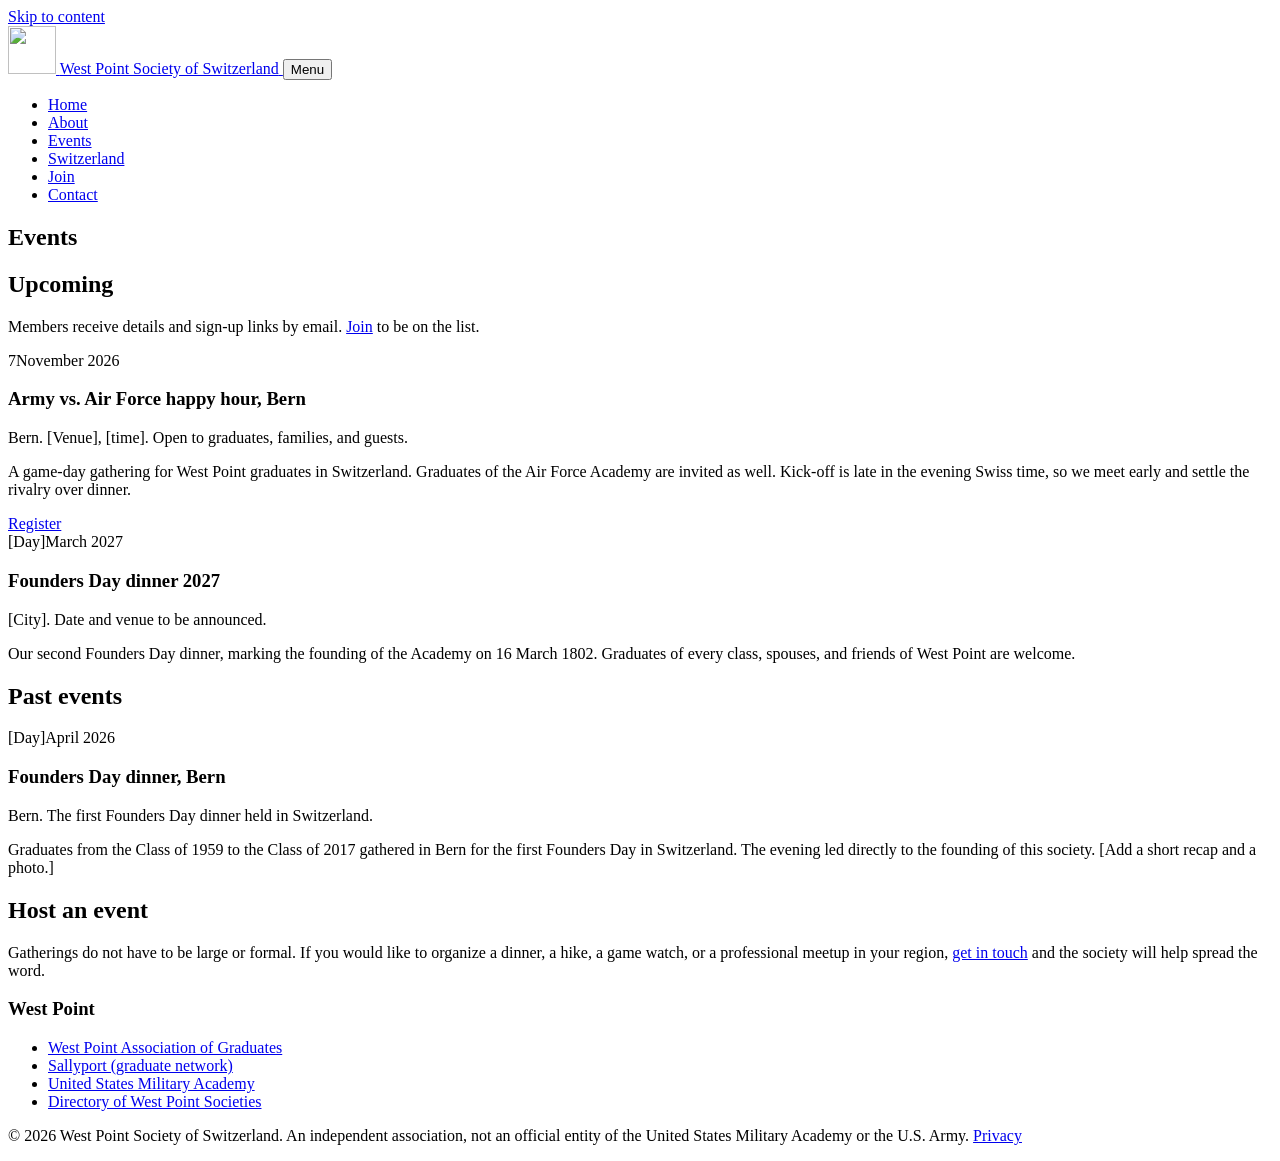
==== events.html @ eedc8dac "Add files via upload" ====
<!DOCTYPE html>
<html lang="en">
<head>
  <meta charset="utf-8">
  <meta name="viewport" content="width=device-width, initial-scale=1">
  <title>Events | West Point Society of Switzerland</title>
  <meta name="description" content="Upcoming and past events of the West Point Society of Switzerland: Founders Day, Army football game watches, and gatherings across Switzerland.">
  <meta property="og:title" content="Events | West Point Society of Switzerland">
  <meta property="og:description" content="Upcoming and past events of the West Point Society of Switzerland: Founders Day, Army football game watches, and gatherings across Switzerland.">
  <meta property="og:type" content="website">
  <link rel="canonical" href="https://westpointswitzerland.org/events.html">
  <meta property="og:url" content="https://westpointswitzerland.org/events.html">
  <meta property="og:image" content="https://westpointswitzerland.org/assets/og-image.png">
  <meta property="og:site_name" content="West Point Society of Switzerland">
  <link rel="icon" href="assets/logo.png" type="image/png">
  <link rel="stylesheet" href="css/style.css">
  <script type="application/ld+json">
  {
    "@context": "https://schema.org",
    "@type": "Event",
    "name": "Army vs. Air Force happy hour, Bern",
    "startDate": "2026-11-07T18:00+01:00",
    "eventStatus": "https://schema.org/EventScheduled",
    "eventAttendanceMode": "https://schema.org/OfflineEventAttendanceMode",
    "location": {
      "@type": "Place",
      "name": "[Venue]",
      "address": {"@type": "PostalAddress", "addressLocality": "Bern", "addressCountry": "CH"}
    },
    "organizer": {"@type": "Organization", "name": "West Point Society of Switzerland", "url": "https://westpointswitzerland.org/"},
    "description": "A game-day gathering for West Point graduates in Switzerland. Graduates of the Air Force Academy are invited as well.",
    "url": "https://westpointswitzerland.org/events.html"
  }
  </script>
</head>
<body>
  <a class="skip-link" href="#main">Skip to content</a>

  <header class="site-header">
    <div class="wrap">
      <a class="brand" href="index.html">
        <img src="assets/logo.png" alt="" width="48" height="48">
        <span class="brand-name">West Point Society of Switzerland</span>
      </a>
      <button class="nav-toggle" aria-expanded="false" aria-controls="site-nav">Menu</button>
      <nav class="site-nav" id="site-nav" aria-label="Main">
        <ul>
          <li><a href="index.html">Home</a></li>
          <li><a href="about.html">About</a></li>
          <li><a href="events.html" aria-current="page">Events</a></li>
          <li><a href="switzerland.html">Switzerland</a></li>
          <li><a href="join.html">Join</a></li>
          <li><a href="contact.html">Contact</a></li>
        </ul>
      </nav>
    </div>
  </header>
  <div class="gray-line" aria-hidden="true"></div>

  <main id="main">
    <section class="page-hero">
      <div class="wrap">
        <h1>Events</h1>
      </div>
    </section>

    <section class="section">
      <div class="wrap split">
        <div>
          <h2>Upcoming</h2>
          <p>Members receive details and sign-up links by email. <a href="join.html">Join</a> to be on the list.</p>
        </div>
        <div>
          <div class="event">
            <div class="event-date"><span class="day">7</span><span class="month">November 2026</span></div>
            <div>
              <h3>Army vs. Air Force happy hour, Bern</h3>
              <p class="meta">Bern. [Venue], [time]. Open to graduates, families, and guests.</p>
              <p>A game-day gathering for West Point graduates in Switzerland. Graduates of the Air Force Academy are invited as well. Kick-off is late in the evening Swiss time, so we meet early and settle the rivalry over dinner.</p>
              <a href="[registration link]">Register</a>
            </div>
          </div>
          <div class="event">
            <div class="event-date"><span class="day">[Day]</span><span class="month">March 2027</span></div>
            <div>
              <h3>Founders Day dinner 2027</h3>
              <p class="meta">[City]. Date and venue to be announced.</p>
              <p>Our second Founders Day dinner, marking the founding of the Academy on 16 March 1802. Graduates of every class, spouses, and friends of West Point are welcome.</p>
            </div>
          </div>
        </div>
      </div>
    </section>

    <section class="section section-alt">
      <div class="wrap split">
        <div>
          <h2>Past events</h2>
        </div>
        <div>
          <div class="event past">
            <div class="event-date"><span class="day">[Day]</span><span class="month">April 2026</span></div>
            <div>
              <h3>Founders Day dinner, Bern</h3>
              <p class="meta">Bern. The first Founders Day dinner held in Switzerland.</p>
              <p>Graduates from the Class of 1959 to the Class of 2017 gathered in Bern for the first Founders Day in Switzerland. The evening led directly to the founding of this society. [Add a short recap and a photo.]</p>
            </div>
          </div>
        </div>
      </div>
    </section>

    <section class="section">
      <div class="wrap split">
        <div>
          <h2>Host an event</h2>
        </div>
        <div>
          <p>Gatherings do not have to be large or formal. If you would like to organize a dinner, a hike, a game watch, or a professional meetup in your region, <a href="contact.html">get in touch</a> and the society will help spread the word.</p>
        </div>
      </div>
    </section>

  </main>

  <footer class="site-footer">
    <div class="wrap">
      <div class="footer-grid">
        <div>
          <h3>West Point</h3>
          <ul>
            <li><a href="https://www.westpointaog.org/" rel="noopener">West Point Association of Graduates</a></li>
            <li><a href="https://sallyport.westpointaog.org/" rel="noopener">Sallyport (graduate network)</a></li>
            <li><a href="https://www.westpoint.edu/" rel="noopener">United States Military Academy</a></li>
            <li><a href="https://www.west-point.org/societies/" rel="noopener">Directory of West Point Societies</a></li>
          </ul>
        </div>
      </div>
      <div class="footer-legal">
        <p>&copy; 2026 West Point Society of Switzerland. An independent association, not an official entity of the United States Military Academy or the U.S. Army. <a href="privacy.html">Privacy</a></p>
      </div>
    </div>
  </footer>

  <script>
    (function () {
      var btn = document.querySelector('.nav-toggle');
      var nav = document.getElementById('site-nav');
      if (!btn || !nav) return;
      btn.addEventListener('click', function () {
        var open = nav.classList.toggle('open');
        btn.setAttribute('aria-expanded', open ? 'true' : 'false');
        btn.textContent = open ? 'Close' : 'Menu';
      });
    })();
  </script>
</body>
</html>
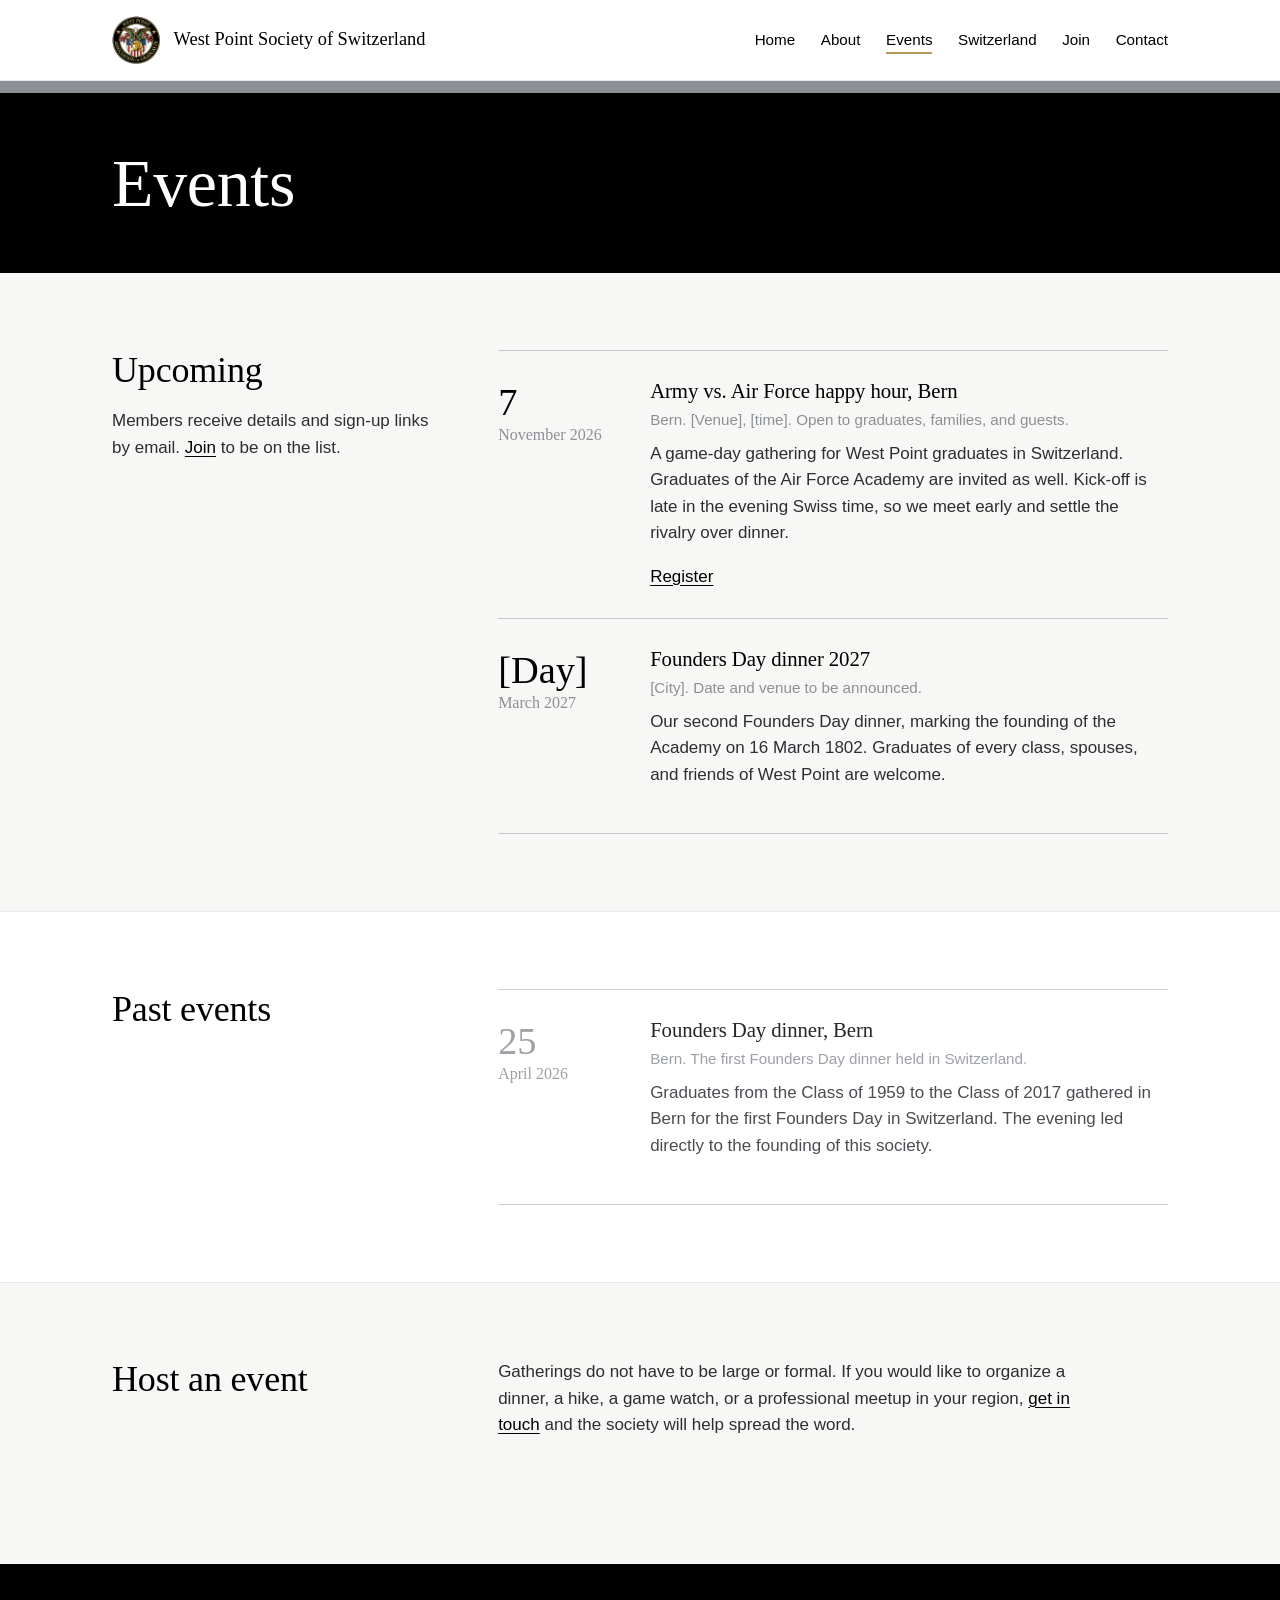
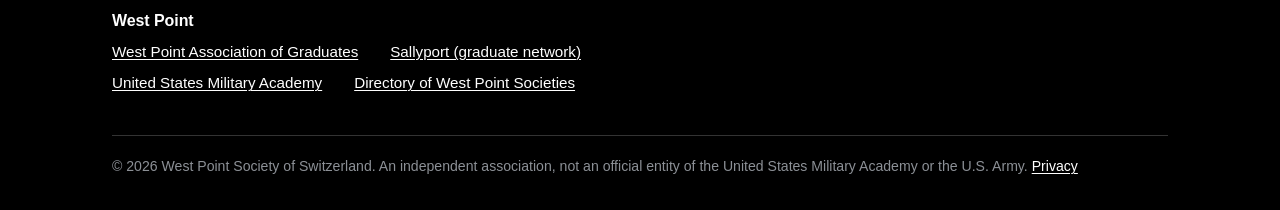
==== commit 74e24134: "Update past event details in events.html Removed placeholder text and updated event date." ====
--- a/events.html
+++ b/events.html
@@ -99,11 +99,11 @@
         </div>
         <div>
           <div class="event past">
-            <div class="event-date"><span class="day">[Day]</span><span class="month">April 2026</span></div>
+            <div class="event-date"><span class="day">25</span><span class="month">April 2026</span></div>
             <div>
               <h3>Founders Day dinner, Bern</h3>
               <p class="meta">Bern. The first Founders Day dinner held in Switzerland.</p>
-              <p>Graduates from the Class of 1959 to the Class of 2017 gathered in Bern for the first Founders Day in Switzerland. The evening led directly to the founding of this society. [Add a short recap and a photo.]</p>
+              <p>Graduates from the Class of 1959 to the Class of 2017 gathered in Bern for the first Founders Day in Switzerland. The evening led directly to the founding of this society. </p>
             </div>
           </div>
         </div>
--- a/css/style.css
+++ b/css/style.css
@@ -0,0 +1,209 @@
+/* West Point Society of Switzerland
+   Shared stylesheet. Edit the tokens at the top to retheme the whole site. */
+
+:root {
+  --black: #000000;
+  --ink: #2b2e33;
+  --gray: #8c9096;        /* cadet gray, the "gray line" band */
+  --gray-mid: #c4c7cb;
+  --gray-light: #e9eaec;
+  --paper: #f7f7f5;
+  --white: #ffffff;
+  --gold: #b7975b;
+  --gold-dark: #927541;
+  --red: #da291c;         /* Swiss red, used only in the cross mark */
+
+  --serif: "Iowan Old Style", "Palatino Linotype", Palatino, "Book Antiqua", Georgia, serif;
+  --sans: "Helvetica Neue", Helvetica, Arial, sans-serif;
+
+  --measure: 64ch;
+  --gutter: clamp(1.25rem, 4vw, 3rem);
+  --wrap: 72rem;
+}
+
+*, *::before, *::after { box-sizing: border-box; }
+
+html { scroll-behavior: smooth; }
+@media (prefers-reduced-motion: reduce) {
+  html { scroll-behavior: auto; }
+  *, *::before, *::after { transition: none !important; animation: none !important; }
+}
+
+body {
+  margin: 0;
+  font-family: var(--sans);
+  font-size: 1.0625rem;
+  line-height: 1.55;
+  color: var(--ink);
+  background: var(--paper);
+}
+
+img { max-width: 100%; height: auto; display: block; }
+
+a { color: var(--black); text-decoration-thickness: 1px; text-underline-offset: 0.15em; }
+a:hover { color: var(--gold-dark); }
+a:focus-visible, button:focus-visible, input:focus-visible, textarea:focus-visible, select:focus-visible {
+  outline: 3px solid var(--gold);
+  outline-offset: 2px;
+}
+
+h1, h2, h3 {
+  font-family: var(--serif);
+  color: var(--black);
+  line-height: 1.12;
+  margin: 0 0 0.5em;
+  font-weight: 500;
+  letter-spacing: -0.005em;
+}
+h1 { font-size: clamp(2.25rem, 5.5vw, 4.25rem); }
+h2 { font-size: clamp(1.6rem, 3vw, 2.25rem); }
+h3 { font-size: 1.3rem; }
+p { margin: 0 0 1em; max-width: var(--measure); }
+ul, ol { padding-left: 1.25rem; max-width: var(--measure); }
+li { margin-bottom: 0.35em; }
+
+.skip-link {
+  position: absolute; left: -999px; top: 0;
+  background: var(--black); color: var(--white); padding: 0.5rem 1rem;
+}
+.skip-link:focus { left: 1rem; top: 1rem; z-index: 100; }
+
+.wrap { max-width: var(--wrap); margin: 0 auto; padding: 0 var(--gutter); }
+
+/* Header */
+.site-header { background: var(--white); border-bottom: 1px solid var(--gray-light); }
+.site-header .wrap {
+  display: flex; align-items: center; justify-content: space-between;
+  gap: 1rem; min-height: 5rem;
+}
+.brand { display: flex; align-items: center; gap: 0.85rem; text-decoration: none; color: var(--black); }
+.brand img, .brand svg { width: 3rem; height: 3rem; flex: none; }
+.brand-name { font-family: var(--serif); font-size: 1.15rem; line-height: 1.15; }
+.brand-name small { display: block; font-family: var(--sans); font-size: 0.78rem; color: var(--gray); }
+
+.nav-toggle {
+  display: none; background: none; border: 1px solid var(--gray-mid);
+  padding: 0.5rem 0.75rem; font: inherit; cursor: pointer; color: var(--black);
+}
+.site-nav ul { list-style: none; margin: 0; padding: 0; display: flex; gap: 1.6rem; max-width: none; }
+.site-nav li { margin: 0; }
+.site-nav a { text-decoration: none; font-size: 0.95rem; padding: 0.25rem 0; border-bottom: 2px solid transparent; }
+.site-nav a[aria-current="page"] { border-bottom-color: var(--gold); }
+.site-nav a:hover { border-bottom-color: var(--gray); color: var(--black); }
+
+@media (max-width: 760px) {
+  .nav-toggle { display: inline-block; }
+  .site-nav { display: none; width: 100%; }
+  .site-nav.open { display: block; }
+  .site-header .wrap { flex-wrap: wrap; }
+  .site-nav ul { flex-direction: column; gap: 0; padding: 0.5rem 0 1rem; }
+  .site-nav a { display: block; padding: 0.7rem 0; border-bottom: 1px solid var(--gray-light); }
+  .site-nav a[aria-current="page"] { border-bottom-color: var(--gold); }
+}
+
+/* The gray line: a band that runs under the header on every page */
+.gray-line { height: 0.75rem; background: var(--gray); }
+
+/* Hero */
+.hero { background: var(--black); color: var(--white); padding: clamp(3rem, 8vw, 6.5rem) 0; }
+.hero h1 { color: var(--white); max-width: 18ch; margin-bottom: 1.25rem; }
+.hero p { color: var(--gray-mid); font-size: 1.15rem; max-width: 52ch; }
+.hero .motto { font-family: var(--serif); color: var(--gold); font-size: 1.1rem; margin-bottom: 1.5rem; }
+.hero-actions { display: flex; flex-wrap: wrap; gap: 0.85rem; margin-top: 2rem; }
+
+.page-hero { background: var(--black); color: var(--white); padding: clamp(2rem, 4.5vw, 3.25rem) 0; }
+.page-hero h1 { margin-bottom: 0; }
+.page-hero h1 { color: var(--white); }
+.page-hero p { color: var(--gray-mid); font-size: 1.1rem; margin: 0; }
+
+/* Buttons */
+.btn {
+  display: inline-block; padding: 0.8rem 1.4rem; font: inherit; font-size: 0.98rem;
+  text-decoration: none; cursor: pointer; border: 1px solid transparent; line-height: 1.2;
+}
+.btn-gold { background: var(--gold); color: var(--black); border-color: var(--gold); }
+.btn-gold:hover { background: var(--gold-dark); border-color: var(--gold-dark); color: var(--white); }
+.btn-outline { background: transparent; color: var(--white); border-color: var(--gray-mid); }
+.btn-outline:hover { border-color: var(--white); color: var(--white); }
+.btn-dark { background: var(--black); color: var(--white); border-color: var(--black); }
+.btn-dark:hover { background: var(--ink); color: var(--white); }
+
+/* Sections */
+.section { padding: clamp(2.75rem, 6vw, 5rem) 0; }
+.section-alt { background: var(--white); border-top: 1px solid var(--gray-light); border-bottom: 1px solid var(--gray-light); }
+.section-intro { max-width: 52ch; color: var(--ink); font-size: 1.12rem; }
+
+/* Two-column: a narrow left column for the heading, wide right column for content */
+.split { display: grid; grid-template-columns: minmax(0, 1fr) minmax(0, 2fr); gap: clamp(1.5rem, 4vw, 4rem); align-items: start; }
+.split > :first-child { position: sticky; top: 1.5rem; }
+@media (max-width: 760px) {
+  .split { grid-template-columns: 1fr; }
+  .split > :first-child { position: static; }
+}
+
+/* Pillars on the home page */
+.pillars { display: grid; grid-template-columns: repeat(auto-fit, minmax(15rem, 1fr)); gap: 2rem 3rem; }
+.pillar h3 { border-top: 3px solid var(--black); padding-top: 0.85rem; margin-top: 0; }
+.pillar p { margin-bottom: 0.5em; }
+
+/* Events */
+.event { display: grid; grid-template-columns: 8rem minmax(0, 1fr); gap: 1.5rem; padding: 1.75rem 0; border-top: 1px solid var(--gray-mid); }
+.event:last-child { border-bottom: 1px solid var(--gray-mid); }
+.event-date { font-family: var(--serif); line-height: 1.2; }
+.event-date .day { display: block; font-size: 2.4rem; color: var(--black); }
+.event-date .month { display: block; font-size: 1rem; color: var(--gray); }
+.event h3 { margin-bottom: 0.3em; }
+.event .meta { color: var(--gray); font-size: 0.95rem; margin-bottom: 0.6em; }
+.event.past { opacity: 0.85; }
+.event.past .event-date .day { color: var(--gray); }
+@media (max-width: 560px) {
+  .event { grid-template-columns: 1fr; gap: 0.5rem; }
+  .event-date .day { display: inline; font-size: 1.3rem; }
+  .event-date .month { display: inline; margin-left: 0.4rem; }
+}
+
+/* Leadership list */
+.people { list-style: none; padding: 0; margin: 0; max-width: none; display: grid; grid-template-columns: repeat(auto-fit, minmax(14rem, 1fr)); gap: 1.5rem 2rem; }
+.people li { margin: 0; border-top: 1px solid var(--gray-mid); padding-top: 0.8rem; }
+.people .name { font-family: var(--serif); font-size: 1.2rem; color: var(--black); display: block; }
+.people .role { color: var(--gray); font-size: 0.95rem; }
+
+/* Definition-style facts */
+.facts { display: grid; grid-template-columns: max-content 1fr; gap: 0.6rem 1.5rem; margin: 0; max-width: var(--measure); }
+.facts dt { color: var(--gray); }
+.facts dd { margin: 0; }
+@media (max-width: 480px) { .facts { grid-template-columns: 1fr; gap: 0.15rem 0; } .facts dd { margin-bottom: 0.7rem; } }
+
+/* Forms (Netlify Forms) */
+.form { max-width: 40rem; }
+.form-row { margin-bottom: 1.25rem; }
+.form label { display: block; font-size: 0.95rem; margin-bottom: 0.35rem; color: var(--black); }
+.form input[type="text"], .form input[type="email"], .form input[type="tel"], .form select, .form textarea {
+  width: 100%; padding: 0.7rem 0.8rem; font: inherit; color: var(--ink);
+  background: var(--white); border: 1px solid var(--gray-mid); border-radius: 0;
+}
+.form textarea { min-height: 9rem; resize: vertical; }
+.form .hint { color: var(--gray); font-size: 0.9rem; margin-top: 0.3rem; }
+.form .check { display: flex; gap: 0.6rem; align-items: flex-start; }
+.form .check input { margin-top: 0.3rem; }
+.form .check label { margin: 0; font-size: 0.95rem; }
+.honeypot { position: absolute; left: -9999px; }
+
+/* Notice box */
+.notice { border-left: 4px solid var(--gold); background: var(--white); padding: 1rem 1.25rem; max-width: var(--measure); }
+.notice p:last-child { margin-bottom: 0; }
+
+/* Footer */
+.site-footer { background: var(--black); color: var(--gray-mid); padding: 3rem 0 2rem; margin-top: 2rem; font-size: 0.95rem; }
+.site-footer a { color: var(--white); }
+.site-footer a:hover { color: var(--gold); }
+.footer-grid { display: grid; grid-template-columns: 1fr; gap: 2rem; }
+.site-footer h3 { color: var(--white); font-size: 1rem; font-family: var(--sans); font-weight: 600; margin-bottom: 0.6rem; }
+.site-footer ul { list-style: none; padding: 0; margin: 0; display: flex; flex-wrap: wrap; gap: 0.5rem 2rem; }
+.site-footer li { margin: 0; }
+.site-footer p { max-width: 48ch; }
+.footer-mark { display: flex; align-items: center; gap: 0.75rem; margin-bottom: 1rem; font-family: var(--serif); color: var(--white); font-size: 1.1rem; }
+.footer-mark svg { width: 1.6rem; height: 1.6rem; }
+.footer-legal { border-top: 1px solid #333; margin-top: 2.5rem; padding-top: 1.25rem; display: flex; flex-wrap: wrap; justify-content: space-between; gap: 0.75rem; color: var(--gray); font-size: 0.88rem; }
+.footer-legal p { margin: 0; max-width: none; }
+
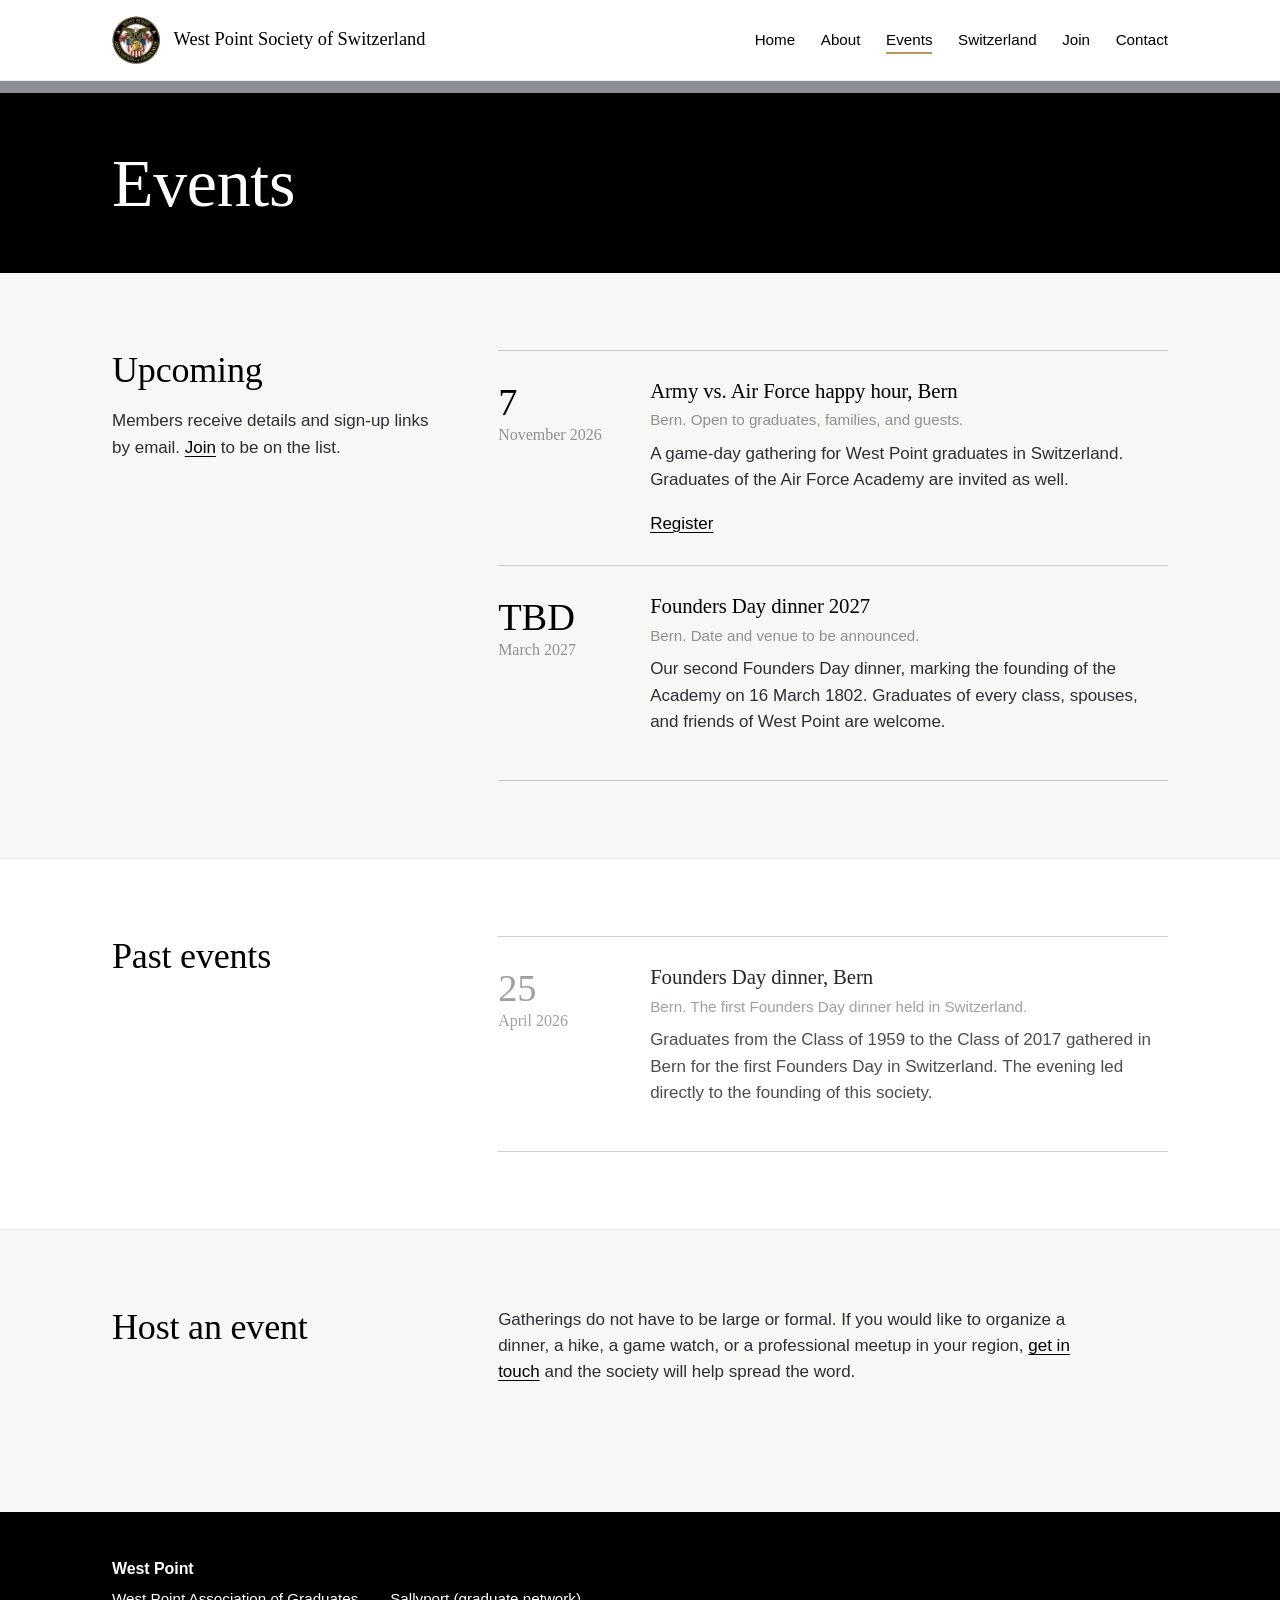
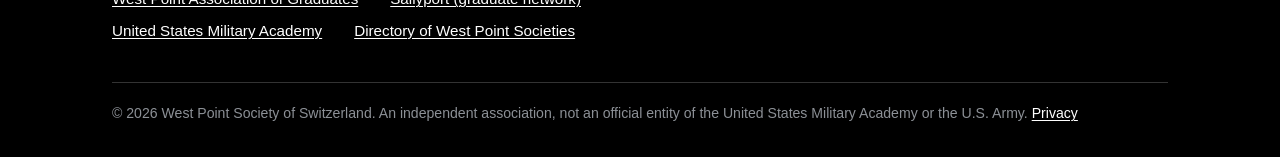
==== commit 4307e673: "Update event details and placeholders in events.html" ====
--- a/events.html
+++ b/events.html
@@ -75,16 +75,16 @@
             <div class="event-date"><span class="day">7</span><span class="month">November 2026</span></div>
             <div>
               <h3>Army vs. Air Force happy hour, Bern</h3>
-              <p class="meta">Bern. [Venue], [time]. Open to graduates, families, and guests.</p>
-              <p>A game-day gathering for West Point graduates in Switzerland. Graduates of the Air Force Academy are invited as well. Kick-off is late in the evening Swiss time, so we meet early and settle the rivalry over dinner.</p>
+              <p class="meta">Bern. Open to graduates, families, and guests.</p>
+              <p>A game-day gathering for West Point graduates in Switzerland. Graduates of the Air Force Academy are invited as well.</p>
               <a href="[registration link]">Register</a>
             </div>
           </div>
           <div class="event">
-            <div class="event-date"><span class="day">[Day]</span><span class="month">March 2027</span></div>
+            <div class="event-date"><span class="day">TBD</span><span class="month">March 2027</span></div>
             <div>
               <h3>Founders Day dinner 2027</h3>
-              <p class="meta">[City]. Date and venue to be announced.</p>
+              <p class="meta">Bern. Date and venue to be announced.</p>
               <p>Our second Founders Day dinner, marking the founding of the Academy on 16 March 1802. Graduates of every class, spouses, and friends of West Point are welcome.</p>
             </div>
           </div>
